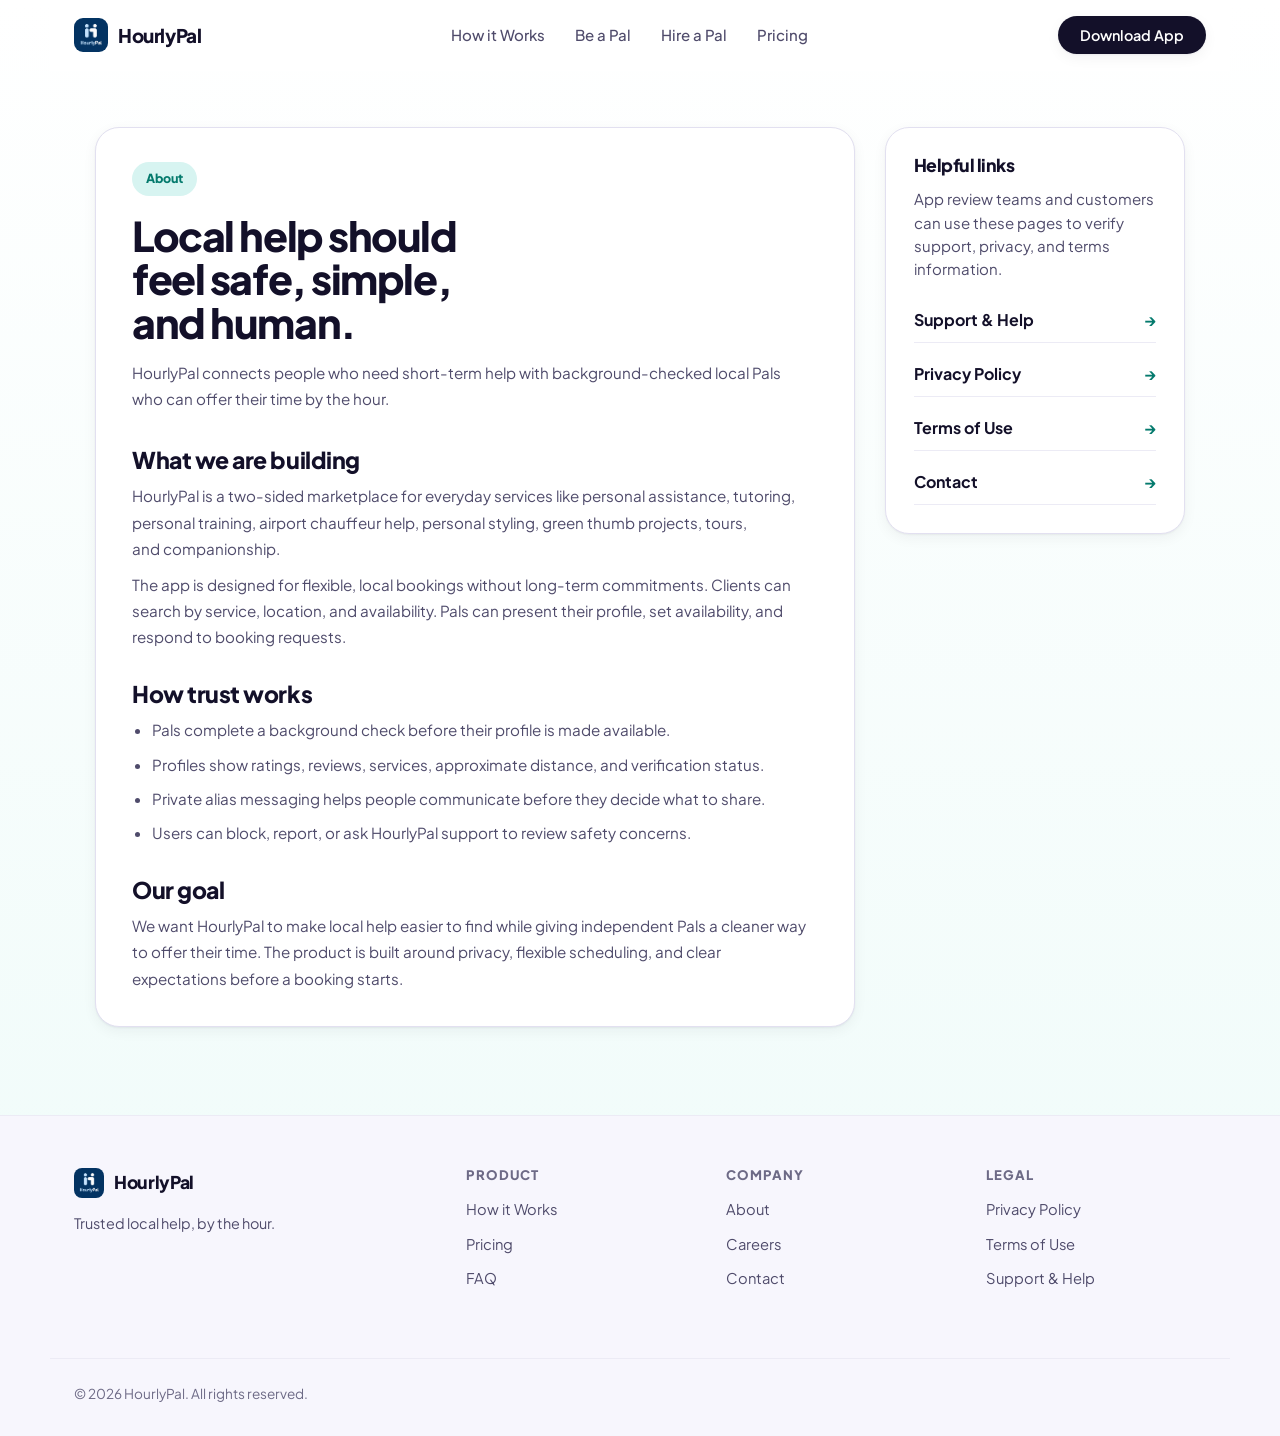
==== about.html @ c7e37ecc "Prepare landing page for app marketplace review" ====
<!DOCTYPE html>
<html lang="en">
<head>
  <meta charset="UTF-8">
  <meta name="viewport" content="width=device-width, initial-scale=1.0">
  <title>About HourlyPal</title>
  <meta name="description" content="Learn about HourlyPal, the trusted local-help marketplace for hiring or becoming a Pal by the hour.">
  <link rel="preconnect" href="https://fonts.googleapis.com">
  <link rel="preconnect" href="https://fonts.gstatic.com" crossorigin>
  <link href="https://fonts.googleapis.com/css2?family=Plus+Jakarta+Sans:wght@400;500;600;700;800&display=swap" rel="stylesheet">
  <link rel="stylesheet" href="css/style.css">
</head>
<body class="simple-page">
  <a class="skip-link" href="#main">Skip to content</a>
  <header class="site-header">
    <nav class="nav container" aria-label="Primary">
      <a href="index.html#top" class="nav-logo">
        <img src="assets/logo.png" alt="HourlyPal" width="34" height="34">
        <span>HourlyPal</span>
      </a>
      <ul class="nav-links">
        <li><a href="index.html#how-it-works">How it Works</a></li>
        <li><a href="index.html#be-a-pal">Be a Pal</a></li>
        <li><a href="index.html#hire-a-pal">Hire a Pal</a></li>
        <li><a href="index.html#pricing">Pricing</a></li>
      </ul>
      <a href="index.html#download" class="btn btn-dark nav-cta">Download App</a>
    </nav>
  </header>

  <main id="main" class="simple-main">
    <div class="container simple-grid">
      <article class="simple-card">
        <div class="simple-hero">
          <span class="simple-kicker">About</span>
          <h1>Local help should feel safe, simple, and human.</h1>
          <p>HourlyPal connects people who need short-term help with background-checked local Pals who can offer their time by the hour.</p>
        </div>
        <h2>What we are building</h2>
        <p>HourlyPal is a two-sided marketplace for everyday services like personal assistance, tutoring, personal training, airport chauffeur help, personal styling, green thumb projects, tours, and companionship.</p>
        <p>The app is designed for flexible, local bookings without long-term commitments. Clients can search by service, location, and availability. Pals can present their profile, set availability, and respond to booking requests.</p>
        <h2>How trust works</h2>
        <ul>
          <li>Pals complete a background check before their profile is made available.</li>
          <li>Profiles show ratings, reviews, services, approximate distance, and verification status.</li>
          <li>Private alias messaging helps people communicate before they decide what to share.</li>
          <li>Users can block, report, or ask HourlyPal support to review safety concerns.</li>
        </ul>
        <h2>Our goal</h2>
        <p>We want HourlyPal to make local help easier to find while giving independent Pals a cleaner way to offer their time. The product is built around privacy, flexible scheduling, and clear expectations before a booking starts.</p>
      </article>

      <aside class="simple-aside" aria-label="Helpful links">
        <h2>Helpful links</h2>
        <p>App review teams and customers can use these pages to verify support, privacy, and terms information.</p>
        <div class="simple-link-list">
          <a href="support.html">Support &amp; Help</a>
          <a href="privacy-policy.html">Privacy Policy</a>
          <a href="terms-of-use.html">Terms of Use</a>
          <a href="contact.html">Contact</a>
        </div>
      </aside>
    </div>
  </main>
  <footer class="site-footer simple-footer">
    <div class="container footer-grid">
      <div class="footer-brand">
        <a href="index.html#top" class="nav-logo footer-logo">
          <img src="assets/logo.png" alt="HourlyPal" width="30" height="30">
          <span>HourlyPal</span>
        </a>
        <p>Trusted local help, by the hour.</p>
      </div>
      <div class="footer-col">
        <h4>Product</h4>
        <a href="index.html#how-it-works">How it Works</a>
        <a href="index.html#pricing">Pricing</a>
        <a href="index.html#faq">FAQ</a>
      </div>
      <div class="footer-col">
        <h4>Company</h4>
        <a href="about.html">About</a>
        <a href="careers.html">Careers</a>
        <a href="contact.html">Contact</a>
      </div>
      <div class="footer-col">
        <h4>Legal</h4>
        <a href="privacy-policy.html">Privacy Policy</a>
        <a href="terms-of-use.html">Terms of Use</a>
        <a href="support.html">Support &amp; Help</a>
      </div>
    </div>
    <div class="container footer-bottom">
      <p>&copy; 2026 HourlyPal. All rights reserved.</p>
    </div>
  </footer>
</body>
</html>
---- css/style.css ----
/* =========================================================
   HourlyPal - Mobit-inspired fintech landing
   Light lavender, indigo accents, centered bold headings.
   ========================================================= */

:root {
  --indigo: #05b8aa;         /* brand accent (teal) - use with DARK text on fills */
  --indigo-dark: #047a6d;    /* accessible teal for text/glyphs on light (AA) */
  --indigo-soft: #d7f4f1;
  --indigo-tint: #eefbf9;

  --ink: #131029;
  --ink-2: #17152e;      /* dark section background */
  --ink-3: #201d3d;      /* dark card */
  --slate: #4f4b6b;      /* body text (AA on white & tint) */
  --slate-2: #6d6a86;    /* labels / muted (AA on white) */

  --bg: #ffffff;
  --bg-tint: #f7f6fd;
  --border: #ecebf5;
  --border-2: #e2e0f0;
  --border-dark: rgba(255,255,255,0.10);

  --mint: #e4f8ef;   --mint-ink: #12855a;
  --peach: #ffeee4;  --peach-ink: #cc6326;
  --sky: #e5f0ff;    --sky-ink: #2f6ad0;
  --lilac: #ffe6ef;  --lilac-ink: #c53f6e;   /* rose (kept the token name) */
  --lemon: #fff4d6;  --lemon-ink: #a67c00;

  --radius: 16px;
  --radius-lg: 24px;
  --radius-xl: 32px;
  --pill: 999px;

  --shadow-sm: 0 1px 2px rgba(19,16,41,.05), 0 4px 14px rgba(19,16,41,.05);
  --shadow-md: 0 12px 34px rgba(19,16,41,.09);
  --shadow-lg: 0 30px 70px rgba(19,16,41,.14);
  --shadow-indigo: 0 14px 30px rgba(5,184,170,.30);

  --container: 1180px;
  --ease: cubic-bezier(.22,1,.36,1);
  --font: 'Plus Jakarta Sans', -apple-system, BlinkMacSystemFont, 'Segoe UI', sans-serif;

  /* z-index scale */
  --z-sticky: 60;
  --z-float: 5;
}

*, *::before, *::after { box-sizing: border-box; margin: 0; padding: 0; }
html { scroll-behavior: smooth; }
body {
  font-family: var(--font);
  color: var(--ink);
  background: var(--bg);
  line-height: 1.55;
  -webkit-font-smoothing: antialiased;
  -moz-osx-font-smoothing: grayscale;
  overflow-x: hidden;
}
img { max-width: 100%; display: block; }
a { color: inherit; text-decoration: none; }
ul, ol { list-style: none; }
button { font-family: inherit; cursor: pointer; background: none; border: none; color: inherit; }

.container { max-width: var(--container); margin: 0 auto; padding: 0 24px; }
section { padding: 104px 0; position: relative; }
@media (max-width: 768px) { section { padding: 68px 0; } }

/* Focus visibility (a11y) */
:focus-visible { outline: 3px solid var(--indigo); outline-offset: 3px; border-radius: 6px; }

.skip-link {
  position: absolute; left: -9999px; top: 0; z-index: 100;
  background: var(--ink); color: #fff; padding: 12px 18px; border-radius: 0 0 12px 0;
}
.skip-link:focus { left: 0; }

/* Icons */
.ico { width: 22px; height: 22px; display: inline-block; flex: none; }
.ico-sm { width: 18px; height: 18px; }

/* ---------- Typography ---------- */
h1, h2, h3, h4 { font-weight: 800; letter-spacing: -0.03em; color: var(--ink); line-height: 1.08; text-wrap: balance; }
h1 { font-size: clamp(2.5rem, 5.4vw, 3.9rem); letter-spacing: -0.035em; }
h2 { font-size: clamp(1.9rem, 3.8vw, 2.85rem); }
h3 { font-size: 1.12rem; letter-spacing: -0.02em; }
p { color: var(--slate); text-wrap: pretty; }

/* Section tag / label (used sparingly, panel-level only) */
.side-tag {
  display: inline-flex; align-items: center;
  font-size: 0.78rem; font-weight: 700; letter-spacing: 0.01em;
  color: var(--indigo-dark); background: var(--indigo-soft);
  padding: 6px 14px; border-radius: var(--pill);
  margin-bottom: 18px;
}
.side-tag-dark { color: var(--slate); background: #fff; border: 1px solid var(--border-2); }

.section-head { text-align: center; max-width: 640px; margin: 0 auto 60px; }
.section-head p { margin-top: 16px; font-size: 1.05rem; }

/* ---------- Buttons ---------- */
.btn {
  display: inline-flex; align-items: center; justify-content: center; gap: 9px;
  font-weight: 600; font-size: 0.98rem; line-height: 1;
  padding: 15px 28px; border-radius: var(--pill); min-height: 48px;
  transition: transform .25s var(--ease), box-shadow .25s var(--ease), background .2s, color .2s;
  white-space: nowrap;
}
.btn:active { transform: translateY(1px); }

.btn-dark { background: var(--ink); color: #fff; box-shadow: var(--shadow-sm); }
.btn-dark:hover { background: #000; transform: translateY(-2px); box-shadow: var(--shadow-md); }

.btn-primary { background: var(--indigo); color: var(--ink); box-shadow: var(--shadow-indigo); }
.btn-primary:hover { background: #04a99c; transform: translateY(-2px); box-shadow: var(--shadow-md); }

.btn-light { background: #fff; color: var(--ink); border: 1px solid var(--border-2); box-shadow: var(--shadow-sm); }
.btn-light:hover { transform: translateY(-2px); box-shadow: var(--shadow-md); border-color: #d6d3ea; }

.btn-ghost-light { background: rgba(255,255,255,.08); color: #fff; border: 1px solid rgba(255,255,255,.22); }
.btn-ghost-light:hover { background: rgba(255,255,255,.16); transform: translateY(-2px); }

.btn-play .ico { width: 20px; height: 20px; padding: 4px; background: var(--indigo); color: var(--ink); border-radius: 50%; box-sizing: content-box; }

/* ---------- Header ---------- */
.announcement-bar {
  background: var(--ink); color: #efeefc;
  text-align: center; font-size: 0.82rem; font-weight: 500;
  padding: 9px 16px;
}
.announcement-bar b { color: #6fe3d6; font-weight: 700; }

.site-header { position: sticky; top: 0; z-index: var(--z-sticky); }
.nav {
  display: flex; align-items: center; justify-content: space-between;
  padding: 16px 24px; max-width: var(--container); margin: 0 auto;
  background: rgba(255,255,255,.82);
  backdrop-filter: saturate(180%) blur(14px);
  border-bottom: 1px solid transparent;
  transition: border-color .3s ease, box-shadow .3s ease;
}
.site-header.is-condensed .nav { border-color: var(--border); box-shadow: 0 6px 24px rgba(19,16,41,.06); }

.nav-logo { display: flex; align-items: center; gap: 10px; font-weight: 800; font-size: 1.18rem; letter-spacing: -0.02em; }
.nav-logo img { width: 34px; height: 34px; border-radius: 9px; }

.nav-links { display: flex; align-items: center; gap: 30px; }
.nav-links a { font-size: 0.94rem; font-weight: 500; color: var(--slate); transition: color .2s; }
.nav-links a:hover { color: var(--ink); }

.nav-cta { padding: 12px 22px; font-size: 0.9rem; min-height: 0; }

.nav-toggle { display: none; flex-direction: column; gap: 5px; padding: 10px; }
.nav-toggle span { width: 24px; height: 2px; background: var(--ink); border-radius: 2px; transition: .25s; }

@media (max-width: 900px) {
  .nav-toggle { display: flex; }
  .nav-links {
    position: absolute; top: 100%; left: 0; right: 0;
    flex-direction: column; gap: 6px; align-items: stretch;
    background: #fff; border-bottom: 1px solid var(--border);
    padding: 16px 24px 24px; box-shadow: var(--shadow-md);
    transform: translateY(-8px); opacity: 0; pointer-events: none; transition: .25s;
  }
  .nav-links.is-open { transform: translateY(0); opacity: 1; pointer-events: auto; }
  .nav-links a { padding: 10px 4px; }
  .nav-cta { display: none; }
}

/* ---------- Hero (asymmetric split) ---------- */
.hero { position: relative; padding: 52px 0 96px; overflow: hidden; }
.hero-bg { position: absolute; inset: 0; z-index: -1; }
.hero-bg::before {
  content: ""; position: absolute; inset: 0;
  background:
    radial-gradient(44% 56% at 82% 26%, rgba(5,184,170,.20), transparent 68%),
    radial-gradient(34% 44% at 98% 68%, rgba(5,184,170,.10), transparent 70%),
    radial-gradient(42% 46% at 4% 6%, rgba(204,99,38,.08), transparent 70%),
    linear-gradient(180deg, var(--indigo-tint), transparent 46%);
}
.hero-bg::after {
  content: ""; position: absolute; inset: 0;
  background-image: radial-gradient(rgba(19,16,41,.06) 1px, transparent 1px);
  background-size: 26px 26px;
  -webkit-mask-image: radial-gradient(56% 62% at 74% 42%, #000, transparent 72%);
          mask-image: radial-gradient(56% 62% at 74% 42%, #000, transparent 72%);
  opacity: .5;
}
.hero-grid { display: grid; grid-template-columns: 1.02fr 0.98fr; gap: 32px; align-items: center; min-height: 560px; }
.hero-copy { max-width: 560px; }
.hero .eyebrow-pill {
  display: inline-flex; align-items: center; gap: 8px;
  background: #fff; border: 1px solid var(--border-2); box-shadow: var(--shadow-sm);
  padding: 7px 15px 7px 8px; border-radius: var(--pill);
  font-size: 0.82rem; font-weight: 600; color: var(--slate); margin-bottom: 24px;
}
.hero .eyebrow-pill b { background: var(--indigo-soft); color: var(--indigo-dark); padding: 3px 10px; border-radius: var(--pill); font-size: 0.74rem; }
.hero h1 { margin-bottom: 20px; }
.hero h1 .accent { color: var(--indigo-dark); }
.hero-sub { font-size: 1.14rem; max-width: 500px; margin: 0 0 32px; }
.hero-ctas { display: flex; gap: 14px; flex-wrap: wrap; }

.hero-visual { position: relative; justify-self: center; width: fit-content; max-width: 100%; }
.hero-glow { position: absolute; z-index: -1; width: 78%; aspect-ratio: 1; right: 4%; top: 6%;
  background: radial-gradient(circle, rgba(5,184,170,.28), transparent 62%); filter: blur(26px);
  animation: glowPulse 7s var(--ease) infinite; }
.hero-hand {
  width: min(560px, 100%); height: auto;
  filter: drop-shadow(0 40px 60px rgba(19,16,41,.16));
  -webkit-mask-image: linear-gradient(to bottom, #000 68%, rgba(0,0,0,.45) 81%, transparent 90%);
          mask-image: linear-gradient(to bottom, #000 68%, rgba(0,0,0,.45) 81%, transparent 90%);
}

.float-card {
  position: absolute; z-index: var(--z-float);
  background: rgba(255,255,255,.9); backdrop-filter: blur(10px);
  border: 1px solid var(--border); border-radius: 16px; box-shadow: var(--shadow-md);
  padding: 11px 15px 11px 12px; display: flex; align-items: center; gap: 11px;
  font-size: 0.84rem; font-weight: 700; color: var(--ink);
}
.float-card .fc-icon { width: 36px; height: 36px; border-radius: 11px; display: grid; place-items: center; flex: none; }
.float-card small { display: block; font-weight: 500; color: var(--slate-2); font-size: 0.72rem; margin-top: 1px; }
.float-card.fc-1 { top: 10%; left: -8%; animation: floaty 5s var(--ease) infinite; }
.float-card.fc-2 { top: 40%; right: -7%; animation: floaty 5.6s var(--ease) infinite .4s; }
.float-card.fc-3 { bottom: 14%; left: -5%; animation: floaty 6.2s var(--ease) infinite .8s; }
@keyframes floaty { 0%,100% { transform: translateY(0); } 50% { transform: translateY(-9px); } }
@keyframes glowPulse { 0%,100% { transform: scale(1); opacity: .85; } 50% { transform: scale(1.08); opacity: 1; } }

/* hero load-in choreography */
@media (prefers-reduced-motion: no-preference) {
  .hero-copy > *, .hero-visual { animation: heroIn .8s var(--ease) both; }
  .hero-copy > *:nth-child(1) { animation-delay: .05s; }
  .hero-copy > *:nth-child(2) { animation-delay: .13s; }
  .hero-copy > *:nth-child(3) { animation-delay: .21s; }
  .hero-copy > *:nth-child(4) { animation-delay: .29s; }
  .hero-visual { animation-delay: .18s; }
}
@keyframes heroIn { from { opacity: 0; transform: translateY(20px); } to { opacity: 1; transform: none; } }

@media (max-width: 900px) {
  .hero { padding: 36px 0 72px; text-align: center; }
  .hero-grid { grid-template-columns: 1fr; gap: 12px; min-height: 0; }
  .hero-copy { max-width: 620px; margin: 0 auto; }
  .hero-sub { margin-left: auto; margin-right: auto; }
  .hero-ctas { justify-content: center; }
  .hero-bg::after { -webkit-mask-image: radial-gradient(74% 42% at 50% 32%, #000, transparent 74%); mask-image: radial-gradient(74% 42% at 50% 32%, #000, transparent 74%); }
}
@media (max-width: 560px) {
  .float-card { font-size: 0.78rem; padding: 9px 12px; }
  .float-card.fc-1 { left: -2%; top: 6%; }
  .float-card.fc-2 { right: -2%; top: 42%; }
  .float-card.fc-3 { left: -2%; bottom: 10%; }
}

/* ---------- Features (list + phones) ---------- */
.features-grid { display: grid; grid-template-columns: 1.05fr .95fr; gap: 60px; align-items: center; }
.feature-item {
  padding: 22px; border-radius: var(--radius); border: 1px solid var(--border);
  background: #fff; margin-bottom: 14px; transition: box-shadow .25s var(--ease), transform .25s var(--ease), border-color .25s;
}
.feature-item:hover { box-shadow: var(--shadow-md); transform: translateY(-2px); border-color: var(--border-2); }
.feature-item h3 { display: flex; align-items: center; gap: 14px; margin-bottom: 6px; }
.feature-item .fi-icon { width: 42px; height: 42px; border-radius: 12px; display: grid; place-items: center; flex: none; }
.feature-item p { margin-left: 56px; font-size: 0.94rem; }

.features-visual { position: relative; display: grid; place-items: center; min-height: 480px; }
.features-visual .fv-blob { position: absolute; width: 86%; aspect-ratio: 1; border-radius: 50%; background: radial-gradient(circle, rgba(5,184,170,.14), transparent 65%); }
.phone-frame { width: 262px; border-radius: 42px; background: #fff; padding: 9px; box-shadow: var(--shadow-lg); border: 1px solid var(--border); }
.phone-frame img { border-radius: 34px; width: 100%; }
.phone-frame-back { position: absolute; transform: translate(-46px, 26px) scale(.9) rotate(-6deg); opacity: .96; z-index: 1; }
.phone-frame-front { position: relative; transform: translate(30px, -10px) rotate(3deg); z-index: 2; }
@media (max-width: 860px) {
  .features-grid { grid-template-columns: 1fr; gap: 32px; }
  .features-visual { min-height: 420px; }
}

/* ---------- Split sections ---------- */
.split-grid { display: grid; grid-template-columns: 1fr 1fr; gap: 64px; align-items: center; }
.split-copy h2 { margin-bottom: 20px; }
.split-visual { display: grid; place-items: center; }
.split-visual .phone-frame { transform: rotate(-3deg); }

.check-list { display: grid; gap: 14px; margin: 8px 0 30px; }
.check-list li { position: relative; padding-left: 34px; color: var(--slate); font-size: 0.98rem; }
.check-list li::before {
  content: ""; position: absolute; left: 0; top: 1px; width: 22px; height: 22px; border-radius: 50%;
  background: var(--indigo-soft) url("data:image/svg+xml,%3Csvg xmlns='http://www.w3.org/2000/svg' width='11' height='11' viewBox='0 0 12 12'%3E%3Cpath d='M2 6l3 3 5-6' stroke='%2305b8aa' stroke-width='2' fill='none' stroke-linecap='round' stroke-linejoin='round'/%3E%3C/svg%3E") center no-repeat;
}
@media (max-width: 860px) {
  .split-grid { grid-template-columns: 1fr; gap: 36px; }
  .split-grid-reverse .split-copy { order: 2; }
}

.band-tint { background: var(--bg-tint); }

/* ---------- Two sides of the marketplace ---------- */
.sides-grid { display: grid; grid-template-columns: 1fr 1fr; gap: 24px; }
.side-panel {
  display: flex; flex-direction: column;
  border-radius: var(--radius-xl); border: 1px solid var(--border-2);
  padding: 40px 40px 0; overflow: hidden; background: #fff;
  transition: box-shadow .3s var(--ease), transform .3s var(--ease);
}
.side-panel:hover { box-shadow: var(--shadow-md); transform: translateY(-3px); }
.side-pal { background: var(--indigo-tint); border-color: #c3ebe6; }
.side-body h3 { font-size: 1.5rem; margin-bottom: 20px; }
.side-body .check-list { margin-bottom: 28px; }
.side-body .check-list li { font-size: 0.95rem; }
.side-phone { margin-top: auto; display: flex; justify-content: center; }
.side-phone .phone-frame { width: 230px; border-radius: 38px 38px 0 0; padding: 8px 8px 0; box-shadow: 0 -8px 40px rgba(19,16,41,.12); transform: translateY(4px); }
.side-phone .phone-frame img { border-radius: 30px 30px 0 0; }
@media (max-width: 860px) {
  .sides-grid { grid-template-columns: 1fr; }
  .side-panel { padding: 32px 28px 0; }
}

/* ---------- Trust bento (asymmetric, mixed backgrounds) ---------- */
.trust-bento { display: grid; grid-template-columns: repeat(6, 1fr); gap: 18px; }
.tb {
  border: 1px solid var(--border); border-radius: var(--radius-lg);
  padding: 30px; background: #fff;
  transition: box-shadow .25s var(--ease), transform .25s var(--ease);
}
.tb:hover { box-shadow: var(--shadow-md); transform: translateY(-3px); }
.tb .fi-icon { width: 48px; height: 48px; border-radius: 14px; display: grid; place-items: center; margin-bottom: 16px; }
.tb .fi-icon .ico { width: 24px; height: 24px; }
.tb h3 { margin-bottom: 8px; }
.tb p { font-size: 0.92rem; }
.tb-a { grid-column: span 3; background: var(--ink-2); border-color: var(--ink-2); color: #fff; }
.tb-a h3 { color: #fff; font-size: 1.5rem; }
.tb-a p { color: #c9c6dd; font-size: 1rem; max-width: 46ch; }
.tb-b { grid-column: span 3; background: var(--indigo-tint); border-color: #c3ebe6; }
.tb-c, .tb-d, .tb-e { grid-column: span 2; }
.tb-f { grid-column: span 6; display: flex; align-items: center; justify-content: space-between; gap: 28px; }
.tb-f-copy { display: flex; align-items: center; gap: 18px; }
.tb-f .fi-icon { margin-bottom: 0; flex: none; }
.tb-f h3 { margin-bottom: 4px; }
.tb-f .btn { flex: none; }
.ic-dark { background: rgba(255,255,255,.10); color: #fff; }
@media (max-width: 860px) {
  .trust-bento { grid-template-columns: 1fr; }
  .tb-a, .tb-b, .tb-c, .tb-d, .tb-e, .tb-f { grid-column: auto; }
  .tb-f { flex-direction: column; align-items: flex-start; gap: 20px; }
}

/* ---------- Feature card grid ---------- */
.card-grid { display: grid; grid-template-columns: repeat(3, 1fr); gap: 20px; }
.mini-card {
  background: #fff; border: 1px solid var(--border); border-radius: var(--radius-lg);
  padding: 28px 26px; transition: box-shadow .25s var(--ease), transform .25s var(--ease);
}
.mini-card:hover { box-shadow: var(--shadow-md); transform: translateY(-4px); }
.mini-card .fi-icon { width: 48px; height: 48px; border-radius: 14px; display: grid; place-items: center; margin-bottom: 16px; }
.mini-card .fi-icon .ico { width: 24px; height: 24px; }
.mini-card h3 { margin-bottom: 8px; }
.mini-card p { font-size: 0.92rem; }
@media (max-width: 860px) { .card-grid { grid-template-columns: 1fr; } }

/* icon tile colors */
.ic-mint { background: var(--mint); color: var(--mint-ink); }
.ic-peach { background: var(--peach); color: var(--peach-ink); }
.ic-sky { background: var(--sky); color: var(--sky-ink); }
.ic-lilac { background: var(--lilac); color: var(--lilac-ink); }
.ic-lemon { background: var(--lemon); color: var(--lemon-ink); }
.ic-indigo { background: var(--indigo-soft); color: var(--indigo-dark); }

/* ---------- Service categories (colorful cards) ---------- */
.service-grid { display: grid; grid-template-columns: repeat(auto-fit, minmax(210px, 1fr)); gap: 18px; }
.service-card {
  border-radius: var(--radius-lg); padding: 28px 26px 24px; border: 1px solid transparent;
  display: flex; flex-direction: column; align-items: flex-start;
  transition: transform .25s var(--ease), box-shadow .25s var(--ease);
}
.service-card:hover { transform: translateY(-5px); box-shadow: var(--shadow-md); }
.sv-icon { width: 52px; height: 52px; border-radius: 15px; background: #fff; display: grid; place-items: center; box-shadow: var(--shadow-sm); margin-bottom: 18px; }
.sv-icon .ico { width: 26px; height: 26px; }
.service-card h3 { margin-bottom: 8px; }
.service-card p { font-size: 0.92rem; color: var(--slate); margin-bottom: 20px; }
.sv-go { margin-top: auto; display: inline-flex; align-items: center; gap: 6px; font-size: 0.85rem; font-weight: 700; color: var(--ink); }
.sv-go .ico { width: 16px; height: 16px; transition: transform .2s var(--ease); }
.service-card:hover .sv-go .ico { transform: translateX(4px); }

.sv-sky { background: var(--sky); } .sv-sky .sv-icon .ico { color: var(--sky-ink); }
.sv-peach { background: var(--peach); } .sv-peach .sv-icon .ico { color: var(--peach-ink); }
.sv-lilac { background: var(--lilac); } .sv-lilac .sv-icon .ico { color: var(--lilac-ink); }
.sv-mint { background: var(--mint); } .sv-mint .sv-icon .ico { color: var(--mint-ink); }
.sv-lemon { background: var(--lemon); } .sv-lemon .sv-icon .ico { color: var(--lemon-ink); }
@media (max-width: 560px) { .service-grid { grid-template-columns: 1fr 1fr; } }

/* ---------- How it works ---------- */
.how-grid { display: grid; grid-template-columns: 1fr auto 1fr; gap: 48px; align-items: center; }
.how-column h3 { font-size: 1.3rem; margin-bottom: 22px; }
.step-list { display: grid; gap: 18px; counter-reset: step; }
.step-list li { position: relative; padding-left: 50px; font-size: 0.96rem; color: var(--slate); }
.step-list li::before {
  counter-increment: step; content: counter(step);
  position: absolute; left: 0; top: -2px; width: 34px; height: 34px; border-radius: 11px;
  background: var(--indigo-soft); color: var(--indigo-dark); font-weight: 800; display: grid; place-items: center; font-size: 0.95rem;
}
.step-list li strong { color: var(--ink); display: block; margin-bottom: 2px; }
.how-visual .phone-frame { width: 236px; }
@media (max-width: 860px) {
  .how-grid { grid-template-columns: 1fr; gap: 40px; }
  .how-visual { order: -1; justify-self: center; }
}

/* ---------- Testimonials (dark) ---------- */
.testimonials { background: var(--ink-2); border-radius: var(--radius-xl); margin: 0 24px; padding: 92px 0; }
.testimonials .section-head h2, .testimonials .section-head p { color: #fff; }
.testimonials .placeholder-note { color: #9d99b8; }
.testimonial-grid { display: grid; grid-template-columns: repeat(4, 1fr); gap: 18px; }
.testimonial-card { background: var(--ink-3); border: 1px solid var(--border-dark); border-radius: var(--radius-lg); padding: 26px 24px; color: #fff; }
.testimonial-card .stars { color: #ffc34d; display: flex; gap: 3px; margin-bottom: 14px; }
.testimonial-card .stars .ico { width: 16px; height: 16px; }
.testimonial-card p { color: #d5d3e4; font-size: 0.93rem; margin-bottom: 20px; }
.testimonial-name { font-size: 0.85rem; color: #9d99b8; font-weight: 600; }
.testimonials-cta { text-align: center; margin-top: 44px; }
@media (max-width: 980px) { .testimonial-grid { grid-template-columns: repeat(2, 1fr); } }
@media (max-width: 560px) { .testimonial-grid { grid-template-columns: 1fr; } .testimonials { margin: 0 12px; padding: 64px 0; } }

/* ---------- Pricing ---------- */
.pricing-toggle { --toggle-option: 126px; --toggle-year: 92px; --toggle-year-offset: 22px; display: inline-grid; grid-template-columns: var(--toggle-option) var(--toggle-year) auto; align-items: center; column-gap: 12px; background: var(--indigo-soft); border-radius: var(--pill); padding: 5px; margin: 0 auto 44px; position: relative; }
.pricing-toggle button { width: var(--toggle-option); padding: 10px 18px; border-radius: var(--pill); font-weight: 600; font-size: 0.9rem; color: var(--slate); transition: color .2s; position: relative; z-index: 1; min-height: 0; display: inline-flex; align-items: center; justify-content: center; white-space: nowrap; }
.pricing-toggle button[data-plan="year"] { width: var(--toggle-year); margin-left: var(--toggle-year-offset); }
.pricing-toggle button.is-active { color: var(--ink); }
.pricing-toggle .toggle-thumb { position: absolute; top: 5px; bottom: 5px; left: 5px; width: var(--toggle-option); background: var(--indigo); border-radius: var(--pill); transition: transform .28s var(--ease); z-index: 0; }
.pricing-toggle.year .toggle-thumb { width: var(--toggle-year); transform: translateX(calc(var(--toggle-option) + var(--toggle-year-offset) + 12px)); }
.toggle-save { font-size: 0.72rem; font-weight: 700; line-height: 1; color: var(--mint-ink); background: var(--mint); padding: 9px 13px; border-radius: var(--pill); white-space: nowrap; position: relative; z-index: 1; }
@media (max-width: 480px) {
  .pricing-toggle { --toggle-option: 104px; --toggle-year: 74px; --toggle-year-offset: 12px; column-gap: 6px; }
  .pricing-toggle.year .toggle-thumb { transform: translateX(calc(var(--toggle-option) + var(--toggle-year-offset) + 6px)); }
  .pricing-toggle button { padding: 10px 12px; font-size: 0.84rem; }
  .toggle-save { padding: 9px 10px; font-size: 0.68rem; }
}

.pricing-grid { display: grid; grid-template-columns: repeat(2, minmax(0, 360px)); gap: 24px; justify-content: center; }
.price-card { background: #fff; border: 1px solid var(--border-2); border-radius: var(--radius-xl); padding: 36px 34px; position: relative; transition: box-shadow .25s var(--ease), transform .25s var(--ease); }
.price-card:hover { box-shadow: var(--shadow-md); transform: translateY(-3px); }
.price-card-featured { background: var(--ink-2); border-color: var(--ink-2); box-shadow: var(--shadow-lg); }
.price-card-featured h3, .price-card-featured .price { color: #fff; }
.price-card-featured .check-list li { color: #d5d3e4; }
.price-badge { position: absolute; top: 22px; right: 22px; background: var(--indigo); color: var(--ink); font-size: 0.72rem; font-weight: 700; padding: 5px 12px; border-radius: var(--pill); }
.price-card h3 { font-size: 0.82rem; text-transform: uppercase; letter-spacing: 0.08em; color: var(--slate-2); margin-bottom: 14px; }
.price-card-featured h3 { color: #6fe3d6; }
.price { font-size: 3rem; font-weight: 800; letter-spacing: -0.03em; font-variant-numeric: tabular-nums; }
.price span { font-size: 1rem; font-weight: 600; color: var(--slate-2); }
.price-card-featured .price span { color: #9d99b8; }
.price-trial { font-size: 0.85rem; color: var(--indigo-dark); font-weight: 600; margin: 6px 0 26px; }
.price-card-featured .price-trial { color: #6fe3d6; }
.price-card .check-list { margin-bottom: 30px; }
.price-card .btn { width: 100%; }
.price-amount[hidden] { display: none; }
@media (max-width: 780px) { .pricing-grid { grid-template-columns: 1fr; max-width: 380px; margin: 0 auto; } }

/* ---------- FAQ ---------- */
.faq-list { max-width: 760px; margin: 0 auto; }
.faq-item { border-bottom: 1px solid var(--border-2); }
.faq-question { width: 100%; display: flex; align-items: center; justify-content: space-between; gap: 16px; padding: 24px 4px; font-size: 1.05rem; font-weight: 700; color: var(--ink); text-align: left; min-height: 48px; }
.faq-icon { width: 30px; height: 30px; border-radius: 9px; background: var(--indigo-soft); color: var(--indigo-dark); display: grid; place-items: center; flex: none; transition: transform .25s var(--ease), background .25s, color .25s; }
.faq-icon .ico { width: 18px; height: 18px; }
.faq-question[aria-expanded="true"] .faq-icon { transform: rotate(45deg); background: var(--indigo); color: var(--ink); }
.faq-answer { max-height: 0; overflow: hidden; transition: max-height .3s var(--ease); }
.faq-answer p { padding: 0 4px 24px; font-size: 0.97rem; }

/* ---------- Final CTA ---------- */
.final-cta { text-align: center; }
.final-cta-inner { position: relative; max-width: 720px; margin: 0 auto; padding: 24px 0; }
.final-cta h2 { font-size: clamp(2.2rem, 4.5vw, 3.3rem); margin-bottom: 18px; }
.final-cta p { font-size: 1.1rem; margin-bottom: 32px; }
.final-cta-ctas { display: flex; gap: 14px; justify-content: center; flex-wrap: wrap; }
.cta-avatar { position: absolute; width: 60px; height: 60px; border-radius: 50%; object-fit: cover; border: 4px solid #fff; box-shadow: var(--shadow-md); }
.cta-avatar.a1 { top: 6%; left: 3%; }
.cta-avatar.a2 { top: 2%; right: 5%; width: 48px; height: 48px; }
.cta-avatar.a3 { bottom: 4%; left: 11%; width: 46px; height: 46px; }
.cta-avatar.a4 { bottom: 0; right: 7%; }
@media (max-width: 720px) { .cta-avatar { display: none; } }

/* ---------- Footer ---------- */
.site-footer { background: var(--bg-tint); border-top: 1px solid var(--border); padding: 72px 0 32px; }
.footer-grid { display: grid; grid-template-columns: 1.6fr 1fr 1fr 1fr 1.4fr; gap: 40px; }
.footer-brand p { margin-top: 14px; font-size: 0.9rem; max-width: 240px; }
.footer-logo { font-size: 1.1rem; }
.footer-logo img { width: 30px; height: 30px; border-radius: 8px; }
.footer-col h4 { font-size: 0.82rem; text-transform: uppercase; letter-spacing: 0.08em; color: var(--slate-2); margin-bottom: 16px; }
.footer-col a { display: block; font-size: 0.92rem; color: var(--slate); margin-bottom: 12px; transition: color .2s; }
.footer-col a:hover { color: var(--indigo-dark); }
.footer-newsletter h4 { font-size: 0.82rem; text-transform: uppercase; letter-spacing: 0.08em; color: var(--slate-2); margin-bottom: 16px; }
.footer-newsletter form { display: flex; gap: 8px; }
.footer-newsletter input { flex: 1; padding: 12px 16px; border-radius: var(--pill); border: 1px solid var(--border-2); font-family: inherit; font-size: 0.9rem; background: #fff; color: var(--ink); }
.footer-newsletter input::placeholder { color: var(--slate-2); }
.footer-newsletter input:focus { outline: none; border-color: var(--indigo); box-shadow: 0 0 0 3px var(--indigo-soft); }
.footer-newsletter .btn { padding: 12px 20px; min-height: 0; }
.form-message { font-size: 0.85rem; margin-top: 10px; min-height: 1em; }
.form-message.is-error { color: #cc2f26; }
.form-message.is-success { color: var(--mint-ink); }
.footer-bottom { margin-top: 56px; padding-top: 24px; border-top: 1px solid var(--border); }
.footer-bottom p { font-size: 0.85rem; color: var(--slate-2); }
@media (max-width: 860px) {
  .footer-grid { grid-template-columns: 1fr 1fr; }
  .footer-newsletter { grid-column: 1 / -1; }
}

/* ---------- Utility pages ---------- */
.simple-page { background: linear-gradient(180deg, #fff 0%, var(--indigo-tint) 100%); }
.simple-main { padding: 56px 0 88px; }
.simple-hero { max-width: 680px; margin-bottom: 34px; }
.simple-kicker { display: inline-flex; align-items: center; color: var(--indigo-dark); background: var(--indigo-soft); font-size: 0.78rem; font-weight: 800; padding: 7px 14px; border-radius: var(--pill); margin-bottom: 18px; }
.simple-hero h1 { font-size: clamp(2rem, 3.2vw, 3rem); line-height: 1.06; letter-spacing: -0.035em; margin-bottom: 16px; max-width: 12ch; }
.simple-hero p { font-size: 1rem; line-height: 1.7; max-width: 620px; }
.simple-grid { display: grid; grid-template-columns: minmax(0, 760px) 300px; gap: 30px; align-items: start; justify-content: center; }
.simple-card, .simple-aside { background: #fff; border: 1px solid var(--border-2); border-radius: var(--radius-lg); box-shadow: var(--shadow-sm); }
.simple-card { padding: 34px 36px; overflow: hidden; }
.simple-aside { padding: 28px; position: sticky; top: 92px; }
.simple-card h2 { font-size: clamp(1.22rem, 1.8vw, 1.55rem); line-height: 1.18; letter-spacing: -0.02em; margin: 30px 0 10px; max-width: 24ch; }
.simple-card h2:first-child { margin-top: 0; }
.simple-card h3 { font-size: 1rem; margin: 24px 0 8px; }
.simple-card p, .simple-card li { color: var(--slate); font-size: 0.95rem; line-height: 1.72; }
.simple-card p { max-width: 68ch; }
.simple-card p + p { margin-top: 10px; }
.simple-card ul, .simple-card ol { list-style: disc; padding-left: 20px; margin: 10px 0 20px; max-width: 68ch; }
.simple-card ol { list-style: decimal; }
.simple-card li + li { margin-top: 8px; }
.simple-card a { color: var(--indigo-dark); font-weight: 700; text-decoration: underline; text-underline-offset: 3px; }
.simple-aside h2 { font-size: 1.1rem; margin-bottom: 12px; }
.simple-aside p { font-size: 0.94rem; margin-bottom: 18px; }
.simple-link-list { display: grid; gap: 10px; }
.simple-link-list a { display: flex; justify-content: space-between; align-items: center; min-height: 44px; color: var(--ink); border-bottom: 1px solid var(--border); font-weight: 700; }
.simple-link-list a::after { content: "→"; color: var(--indigo-dark); }
.contact-list { display: grid; gap: 14px; margin-top: 18px; }
.contact-list a, .contact-list span { display: block; padding: 16px 18px; background: var(--bg-tint); border: 1px solid var(--border); border-radius: var(--radius); color: var(--ink); text-decoration: none; font-weight: 700; }
.contact-list small { display: block; margin-top: 3px; color: var(--slate-2); font-weight: 600; }
.simple-footer { padding-top: 52px; }
.simple-footer .footer-grid { grid-template-columns: 1.6fr 1fr 1fr 1fr; }
@media (max-width: 860px) {
  .simple-main { padding: 42px 0 68px; }
  .simple-page .nav { gap: 16px; }
  .simple-page .nav-links { display: none; }
  .simple-grid { grid-template-columns: 1fr; }
  .simple-aside { position: static; }
  .simple-card { padding: 28px 22px; }
  .simple-hero { margin-bottom: 28px; }
  .simple-hero h1 { max-width: 13ch; }
  .simple-footer .footer-grid { grid-template-columns: 1fr 1fr; }
}
@media (max-width: 900px) {
  .simple-page .nav-links { display: none; }
}
@media (max-width: 560px) {
  .simple-footer .footer-grid { grid-template-columns: 1fr; gap: 26px; }
}

/* ---------- Reveal on scroll (non-blocking: default visible) ---------- */
@media (prefers-reduced-motion: no-preference) {
  .js .reveal { opacity: 0; transform: translateY(22px); transition: opacity .7s var(--ease), transform .7s var(--ease); }
  .js .reveal.is-in { opacity: 1; transform: none; }
}

@media (prefers-reduced-motion: reduce) {
  * { animation-duration: .001ms !important; animation-iteration-count: 1 !important; transition-duration: .001ms !important; scroll-behavior: auto !important; }
}
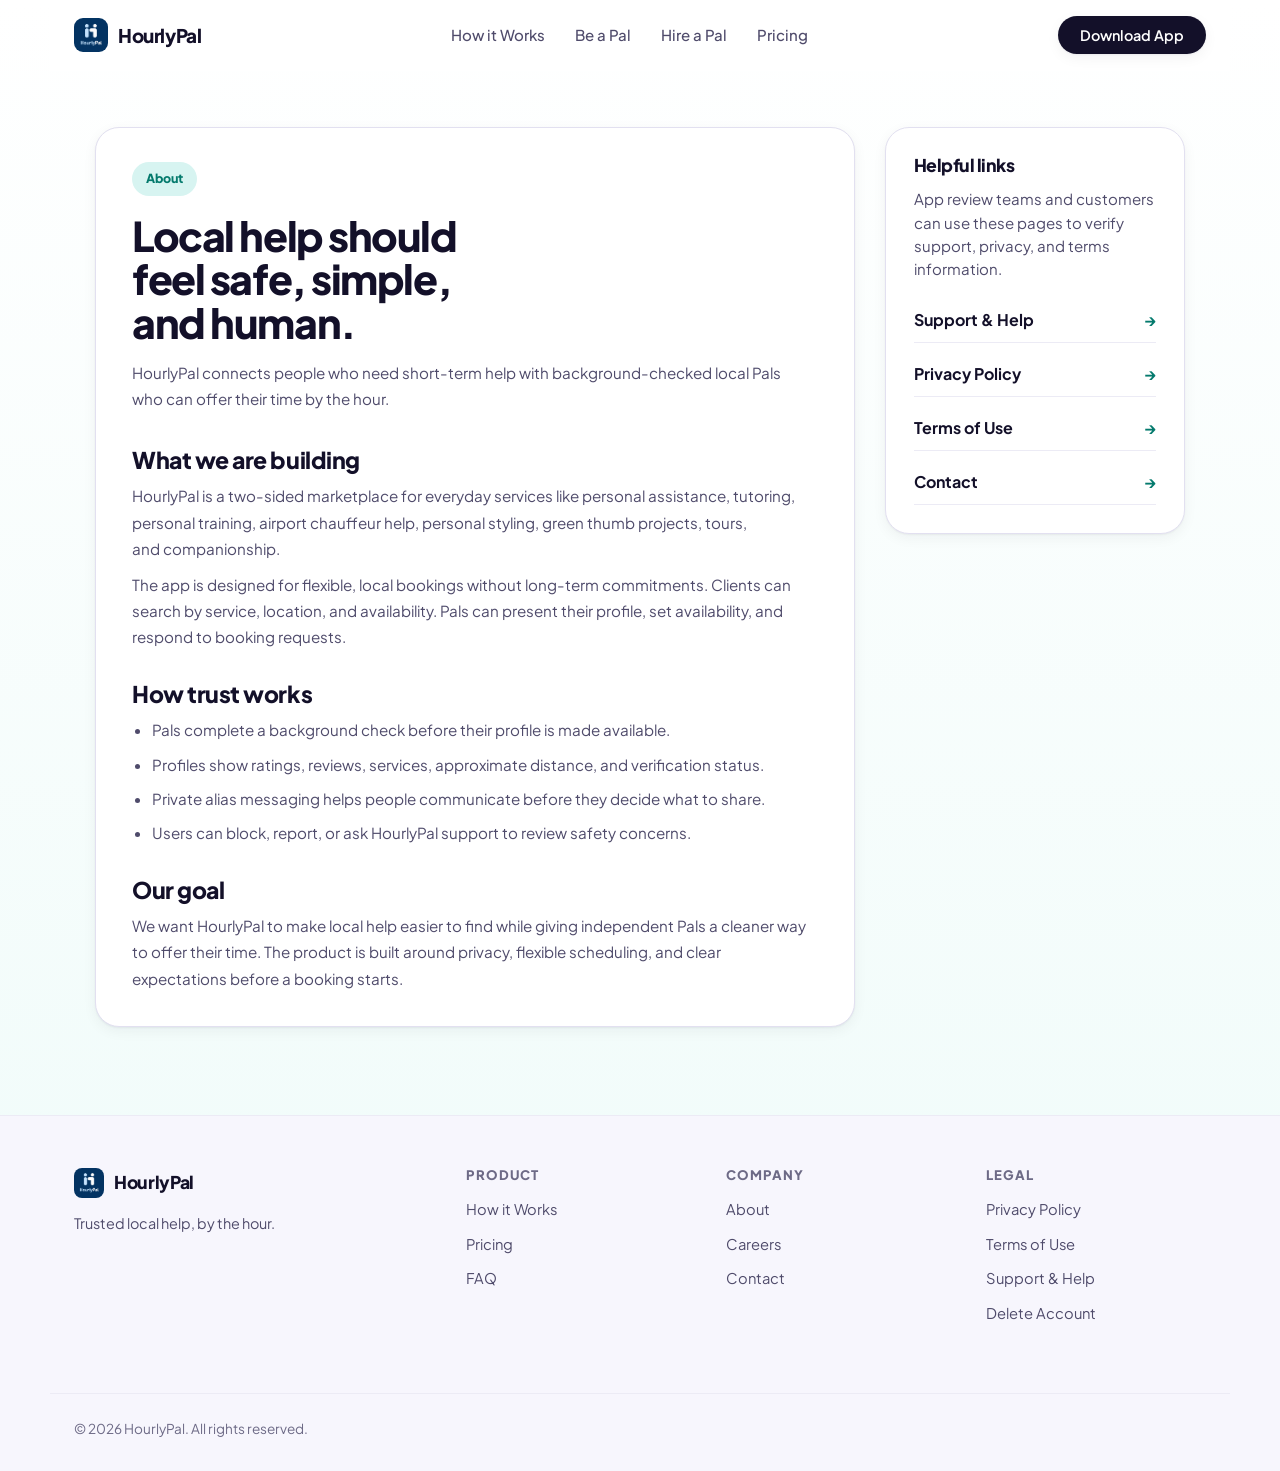
==== commit 45625ca7: "Add app compliance page content and clean URLs" ====
--- a/about.html
+++ b/about.html
@@ -54,9 +54,9 @@
         <h2>Helpful links</h2>
         <p>App review teams and customers can use these pages to verify support, privacy, and terms information.</p>
         <div class="simple-link-list">
-          <a href="support.html">Support &amp; Help</a>
-          <a href="privacy-policy.html">Privacy Policy</a>
-          <a href="terms-of-use.html">Terms of Use</a>
+          <a href="support/">Support &amp; Help</a>
+          <a href="privacy/">Privacy Policy</a>
+          <a href="terms/">Terms of Use</a>
           <a href="contact.html">Contact</a>
         </div>
       </aside>
@@ -85,9 +85,10 @@
       </div>
       <div class="footer-col">
         <h4>Legal</h4>
-        <a href="privacy-policy.html">Privacy Policy</a>
-        <a href="terms-of-use.html">Terms of Use</a>
-        <a href="support.html">Support &amp; Help</a>
+        <a href="privacy/">Privacy Policy</a>
+        <a href="terms/">Terms of Use</a>
+        <a href="support/">Support &amp; Help</a>
+        <a href="delete-account/">Delete Account</a>
       </div>
     </div>
     <div class="container footer-bottom">
